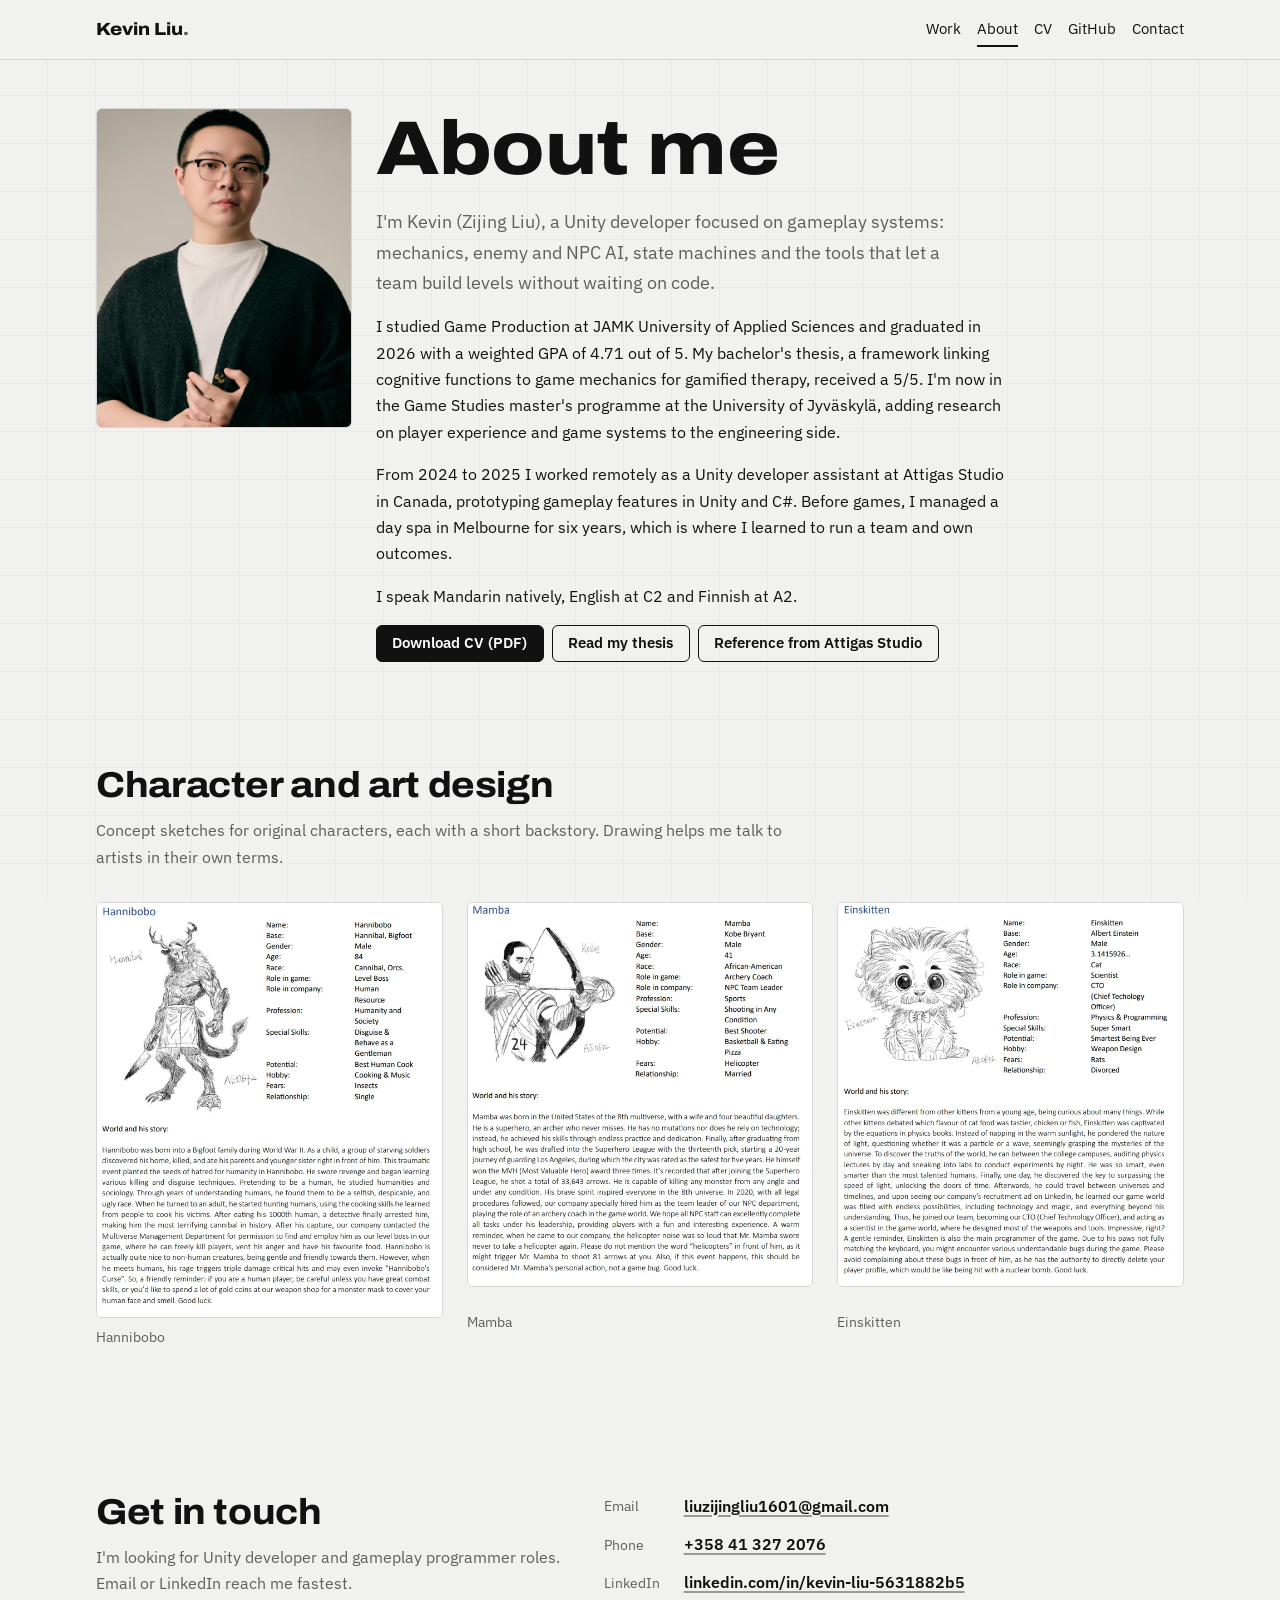
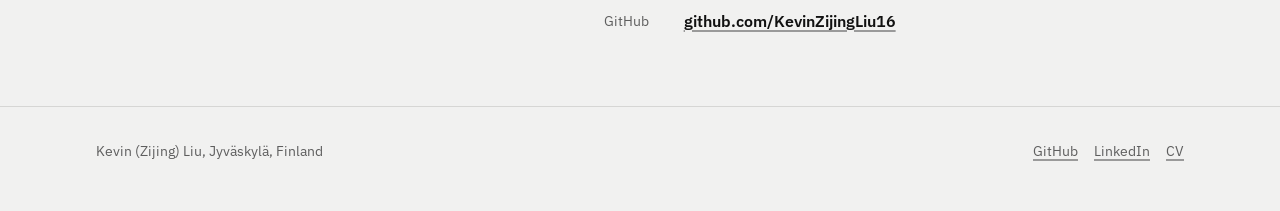
==== about.html @ c2a77e37 "Portfolio site: Unity projects, case studies, game jams and contact" ====
<!doctype html>
<html lang="en">
<head>
<meta charset="utf-8">
<meta name="viewport" content="width=device-width, initial-scale=1, viewport-fit=cover">
<title>About Kevin Liu</title>
<meta name="claude:viewport-fit-sides" content="cover">
<meta name="description" content="About Kevin (Zijing) Liu, Unity developer and Game Studies master's student in Jyväskylä, Finland.">
<link rel="preconnect" href="https://fonts.googleapis.com">
<link rel="preconnect" href="https://fonts.gstatic.com" crossorigin>
<link rel="stylesheet" href="https://fonts.googleapis.com/css2?family=Archivo:wdth,wght@100..125,400..800&family=IBM+Plex+Sans:ital,wght@0,400;0,500;0,600;0,700;1,400&family=JetBrains+Mono:wght@400;500;600&display=swap">
<link rel="stylesheet" href="assets/css/site.css">
</head>
<body>
<header class="site-header">
  <div class="wrap">
    <a class="brand" href="index.html">Kevin Liu<span>.</span></a>
    <nav class="nav" aria-label="Main">
      <a href="index.html#work">Work</a>
      <a href="about.html" aria-current="page">About</a>
      <a href="assets/docs/zijing-liu-cv.pdf" target="_blank" rel="noopener">CV</a>
      <a href="https://github.com/KevinZijingLiu16" target="_blank" rel="noopener">GitHub</a>
      <a href="index.html#contact">Contact</a>
    </nav>
  </div>
</header>

<main>
  <div class="case-hero">
    <div class="wrap about-top">
      <img src="assets/img/portrait.webp" alt="Portrait of Kevin Liu" width="600" height="900">
      <div class="prose">
        <h1>About me</h1>
        <p class="lede">I'm Kevin (Zijing Liu), a Unity developer focused on gameplay systems: mechanics, enemy and NPC AI, state machines and the tools that let a team build levels without waiting on code.</p>
        <p>I studied Game Production at JAMK University of Applied Sciences and graduated in 2026 with a weighted GPA of 4.71 out of 5. My bachelor's thesis, a framework linking cognitive functions to game mechanics for gamified therapy, received a 5/5. I'm now in the Game Studies master's programme at the University of Jyväskylä, adding research on player experience and game systems to the engineering side.</p>
        <p>From 2024 to 2025 I worked remotely as a Unity developer assistant at Attigas Studio in Canada, prototyping gameplay features in Unity and C#. Before games, I managed a day spa in Melbourne for six years, which is where I learned to run a team and own outcomes.</p>
        <p>I speak Mandarin natively, English at C2 and Finnish at A2.</p>
        <div class="btns">
          <a class="btn primary" href="assets/docs/zijing-liu-cv.pdf" target="_blank" rel="noopener">Download CV (PDF)</a>
          <a class="btn" href="https://www.theseus.fi/handle/10024/920647" target="_blank" rel="noopener">Read my thesis</a>
          <a class="btn" href="assets/img/reference-letter.webp" target="_blank" rel="noopener">Reference from Attigas Studio</a>
        </div>
      </div>
    </div>
  </div>

  <section>
    <div class="wrap">
      <div class="sec-head">
        <h2>Character and art design</h2>
        <p class="muted">Concept sketches for original characters, each with a short backstory. Drawing helps me talk to artists in their own terms.</p>
      </div>
      <div class="art">
        <figure><img src="assets/img/art-hannibobo.webp" alt="Character sheet for Hannibobo, a horned creature, with backstory" loading="lazy" width="620" height="745"><figcaption>Hannibobo</figcaption></figure>
        <figure><img src="assets/img/art-mamba.webp" alt="Character sheet for Mamba, an archer, with backstory" loading="lazy" width="618" height="687"><figcaption>Mamba</figcaption></figure>
        <figure><img src="assets/img/art-einskitten.webp" alt="Character sheet for Einskitten, a scientist cat, with backstory" loading="lazy" width="633" height="703"><figcaption>Einskitten</figcaption></figure>
      </div>
    </div>
  </section>

  <section id="contact">
    <div class="wrap contact">
      <div class="sec-head" style="margin-bottom:0">
        <h2>Get in touch</h2>
        <p class="muted">I'm looking for Unity developer and gameplay programmer roles. Email or LinkedIn reach me fastest.</p>
      </div>
      <dl>
        <dt>Email</dt><dd><a href="mailto:liuzijingliu1601@gmail.com">liuzijingliu1601@gmail.com</a></dd>
        <dt>Phone</dt><dd><a href="tel:+358413272076">+358 41 327 2076</a></dd>
        <dt>LinkedIn</dt><dd><a href="https://www.linkedin.com/in/kevin-liu-5631882b5/" target="_blank" rel="noopener">linkedin.com/in/kevin-liu-5631882b5</a></dd>
        <dt>GitHub</dt><dd><a href="https://github.com/KevinZijingLiu16" target="_blank" rel="noopener">github.com/KevinZijingLiu16</a></dd>
      </dl>
    </div>
  </section>
</main>

<footer class="site-footer">
  <div class="wrap">
    <span>Kevin (Zijing) Liu, Jyväskylä, Finland</span>
    <nav aria-label="Footer"><a href="https://github.com/KevinZijingLiu16" target="_blank" rel="noopener">GitHub</a><a href="https://www.linkedin.com/in/kevin-liu-5631882b5/" target="_blank" rel="noopener">LinkedIn</a><a href="assets/docs/zijing-liu-cv.pdf" target="_blank" rel="noopener">CV</a></nav>
  </div>
</footer>
</body>
</html>
---- assets/css/site.css ----
/* Layout concept: a left-aligned reading column (max 72rem) on a faint print-grid ground.
   One bold moment: the blastable page in the hero. Everything else stays quiet. */
:root {
  --bg: #f1f1f0;          /* paper grey ground */
  --surface: #ffffff;     /* sheets: cards, code, the hero page */
  --ink: #111111;         /* body text, buttons, badges */
  --muted: #5e5e5e;       /* secondary text */
  --rule: #d6d6d4;        /* borders and grid */
  --accent: #111111;      /* monochrome: the "accent" is ink */
  --accent-ink: #ffffff;
  --link-line: #9a9a9a;
  --code-bg: #f7f7f6;
  --tok-key: #111111; --tok-str: #5e5e5e; --tok-com: #9a9a9a; --tok-num: #333333; --tok-type: #111111;

  --f-display: "Archivo", "Arial Narrow", system-ui, sans-serif;
  --f-body: "IBM Plex Sans", "Segoe UI", system-ui, sans-serif;
  --f-code: "JetBrains Mono", ui-monospace, "Cascadia Code", Menlo, monospace;

  --s-1: .25rem; --s-2: .5rem; --s-3: .75rem; --s-4: 1rem; --s-5: 1.5rem; --s-6: 2rem; --s-7: 3rem; --s-8: 4.5rem; --s-9: 6rem;
  --radius: 6px;
  --wrap: 72rem;
  color-scheme: light;
}
@media (prefers-color-scheme: dark) {
  :root:not([data-theme="light"]) {
    --bg: #121212; --surface: #1b1b1b; --ink: #ededed; --muted: #9c9c9c; --rule: #2f2f2f;
    --accent: #ededed; --accent-ink: #121212; --link-line: #6a6a6a; --code-bg: #171717;
    --tok-key: #ffffff; --tok-str: #a8a8a8; --tok-com: #6f6f6f; --tok-num: #d0d0d0; --tok-type: #ffffff;
    color-scheme: dark;
  }
}
:root[data-theme="dark"] {
  --bg: #121212; --surface: #1b1b1b; --ink: #ededed; --muted: #9c9c9c; --rule: #2f2f2f;
  --accent: #ededed; --accent-ink: #121212; --link-line: #6a6a6a; --code-bg: #171717;
  --tok-key: #ffffff; --tok-str: #a8a8a8; --tok-com: #6f6f6f; --tok-num: #d0d0d0; --tok-type: #ffffff;
  color-scheme: dark;
}

*, *::before, *::after { box-sizing: border-box; }
html { -webkit-text-size-adjust: 100%; }
body {
  margin: 0;
  background: var(--bg);
  background-image:
    linear-gradient(var(--rule) 1px, transparent 1px),
    linear-gradient(90deg, var(--rule) 1px, transparent 1px);
  background-size: 48px 48px;
  background-attachment: fixed;
  background-position: -1px -1px;
  color: var(--ink);
  font: 400 1rem/1.65 var(--f-body);
}
/* soften the grid so it reads as paper, not a spreadsheet */
body::after {
  content: ""; position: fixed; inset: 0; z-index: -1; pointer-events: none;
  background: var(--bg); opacity: .72;
}
img { max-width: 100%; height: auto; display: block; }
a { color: inherit; text-decoration-color: var(--link-line); text-underline-offset: .2em; text-decoration-thickness: 1.5px; }
a:hover { text-decoration-color: var(--ink); }
:focus-visible { outline: 2.5px solid var(--accent); outline-offset: 3px; border-radius: 2px; }

.wrap {
  max-width: var(--wrap); margin-inline: auto;
  padding-left: max(16px, env(safe-area-inset-left, 0px));
  padding-right: max(16px, env(safe-area-inset-right, 0px));
}
@media (min-width: 720px) {
  .wrap { padding-left: max(32px, env(safe-area-inset-left, 0px)); padding-right: max(32px, env(safe-area-inset-right, 0px)); }
}

h1, h2, h3 { font-family: var(--f-display); line-height: 1.08; margin: 0; text-wrap: balance; letter-spacing: -.01em; }
h1 { font-size: clamp(2.6rem, 7vw, 4.75rem); font-weight: 800; font-stretch: 112%; }
h2 { font-size: clamp(1.6rem, 3.2vw, 2.25rem); font-weight: 750; font-stretch: 108%; }
h3 { font-size: 1.25rem; font-weight: 700; }
p { margin: 0; }
.lede { font-size: 1.15rem; color: var(--muted); max-width: 38rem; }
.prose { max-width: 40rem; display: grid; gap: var(--s-4); }
.prose ul { margin: 0; padding-left: 1.2rem; display: grid; gap: var(--s-2); }
.muted { color: var(--muted); }
.visually-hidden { position: absolute !important; width: 1px; height: 1px; overflow: hidden; clip: rect(0 0 0 0); white-space: nowrap; }

/* ---------- header ---------- */
body::before {
  content: ""; position: fixed; inset: 0 0 auto; height: env(safe-area-inset-top, 0px); z-index: 30; background: var(--bg);
}
.site-header {
  position: sticky; top: env(safe-area-inset-top, 0px); z-index: 20;
  background: color-mix(in srgb, var(--bg) 88%, transparent);
  backdrop-filter: blur(8px); -webkit-backdrop-filter: blur(8px);
  border-bottom: 1px solid var(--rule);
}
.site-header .wrap { display: flex; align-items: center; justify-content: space-between; gap: var(--s-4); padding-block: var(--s-3); flex-wrap: wrap; }
.brand { font-family: var(--f-display); font-weight: 800; font-stretch: 112%; font-size: 1.1rem; text-decoration: none; }
.brand span { color: var(--muted); }
.nav { display: flex; gap: var(--s-1) var(--s-4); flex-wrap: wrap; font-size: .95rem; }
.nav a { text-decoration: none; padding: var(--s-1) 0; border-bottom: 2px solid transparent; }
.nav a[aria-current="page"] { border-bottom-color: var(--accent); }

/* ---------- buttons ---------- */
.btns { display: flex; flex-wrap: wrap; gap: var(--s-2); }
.btn {
  display: inline-flex; align-items: center; gap: .45em;
  font: 600 .92rem/1 var(--f-body); text-decoration: none;
  padding: .7em 1.05em; border-radius: var(--radius);
  border: 1.5px solid var(--ink); background: transparent; color: var(--ink);
}
.btn:hover { background: var(--ink); color: var(--bg); }
.btn.primary { background: var(--accent); border-color: var(--accent); color: var(--accent-ink); }
.btn.primary:hover { background: transparent; color: var(--ink); }
.btn svg { width: 1.05em; height: 1.05em; flex: none; }
.btn.small { font-size: .85rem; padding: .55em .85em; }

/* ---------- hero ---------- */
.hero { padding-block: var(--s-8) var(--s-7); }
.hero .wrap { display: grid; gap: var(--s-7); align-items: center; }
@media (min-width: 900px) { .hero .wrap { grid-template-columns: 1fr 1.05fr; } }
.hero-text { display: grid; gap: var(--s-5); min-width: 0; }
.role { font-family: var(--f-display); font-weight: 600; font-stretch: 100%; font-size: clamp(1.15rem, 2.4vw, 1.5rem); color: var(--muted); }
.role strong { color: var(--ink); font-weight: 700; }

.blast {
  position: relative; min-width: 0;
  background: var(--surface); border: 1px solid var(--rule);
  border-radius: 2px; box-shadow: 0 1px 0 var(--rule), 8px 8px 0 color-mix(in srgb, var(--ink) 8%, transparent);
  transform: rotate(-1.2deg);
}
.blast canvas { display: block; width: 100%; height: auto; image-rendering: pixelated; cursor: crosshair; touch-action: manipulation; }
.blast figcaption { display: flex; justify-content: space-between; gap: var(--s-3); flex-wrap: wrap; font-size: .8rem; color: var(--muted); padding: var(--s-2) var(--s-3); border-top: 1px dashed var(--rule); }
.blast button { font: inherit; color: var(--accent); background: none; border: 0; padding: 0; cursor: pointer; text-decoration: underline; text-underline-offset: .2em; }

/* ---------- sections ---------- */
section { padding-block: var(--s-8); }
.sec-head { display: grid; gap: var(--s-3); margin-bottom: var(--s-6); max-width: 44rem; }
ul.chips, .feature ul.chips, .prose ul.chips { display: flex; flex-wrap: wrap; gap: var(--s-1) var(--s-2); list-style: none; padding: 0; margin: 0; }
.chips li::marker { content: none; }
.chips li { font: 500 .78rem/1 var(--f-code); padding: .42em .6em; border: 1px solid var(--rule); border-radius: 3px; color: var(--muted); background: var(--surface); }
.badge { display: inline-block; font: 700 .72rem/1 var(--f-body); letter-spacing: .02em; padding: .4em .6em; border-radius: 3px; background: var(--accent); color: var(--accent-ink); }
.badge.quiet { background: transparent; color: var(--muted); border: 1px solid var(--rule); font-weight: 600; }

/* featured project rows */
.featured { display: grid; gap: var(--s-8); }
.feature { display: grid; gap: var(--s-5); align-items: start; }
@media (min-width: 860px) {
  .feature { grid-template-columns: 1.15fr 1fr; gap: var(--s-7); }
  .feature:nth-child(even) .feature-media { order: 2; }
}
.feature-media { display: block; border: 1px solid var(--rule); background: var(--surface); padding: 6px; border-radius: var(--radius); }
.feature-media img { width: 100%; aspect-ratio: 16 / 9; object-fit: cover; border-radius: 3px; background: var(--code-bg); }
.feature-body { display: grid; gap: var(--s-4); min-width: 0; }
.feature-meta { display: flex; flex-wrap: wrap; gap: var(--s-2); align-items: center; font-size: .88rem; color: var(--muted); }
.feature h3 { font-size: clamp(1.6rem, 3vw, 2.1rem); font-stretch: 110%; font-weight: 800; }
.feature h3 a { text-decoration: none; }
.feature ul { margin: 0; padding-left: 1.1rem; display: grid; gap: var(--s-2); }
.feature li::marker { color: var(--muted); }

/* smaller project grid */
.grid { display: grid; gap: var(--s-5); grid-template-columns: repeat(auto-fill, minmax(min(100%, 19rem), 1fr)); }
.card { display: grid; grid-template-rows: auto 1fr; background: var(--surface); border: 1px solid var(--rule); border-radius: var(--radius); overflow: hidden; }
.card img { width: 100%; aspect-ratio: 16 / 9; object-fit: cover; background: var(--code-bg); border-bottom: 1px solid var(--rule); }
.card-body { display: grid; gap: var(--s-3); padding: var(--s-4) var(--s-4) var(--s-5); align-content: start; }
.card-body .links { display: flex; flex-wrap: wrap; gap: var(--s-1) var(--s-4); font-size: .9rem; font-weight: 600; margin-top: var(--s-1); }
.card-body p { font-size: .95rem; color: var(--muted); }
.card .title-row { display: flex; justify-content: space-between; align-items: baseline; gap: var(--s-3); }
.card .year { font: 500 .8rem var(--f-code); color: var(--muted); white-space: nowrap; }

/* compact list for older demos */
.list { display: grid; border-top: 1px solid var(--rule); }
.row { display: grid; gap: var(--s-1) var(--s-5); padding-block: var(--s-4); border-bottom: 1px solid var(--rule); align-items: center; }
@media (min-width: 760px) { .row { grid-template-columns: 5.5rem 1.2fr 1.4fr auto; } }
.row img { width: 5.5rem; aspect-ratio: 16/10; object-fit: cover; border-radius: 3px; border: 1px solid var(--rule); }
.row h3 { font-size: 1.05rem; }
.row .links { display: flex; gap: var(--s-4); font-size: .9rem; font-weight: 600; }
.row p { font-size: .92rem; color: var(--muted); }

/* skills */
.skills { display: grid; gap: var(--s-5); grid-template-columns: repeat(auto-fit, minmax(min(100%, 15rem), 1fr)); }
.skills h3 { font-size: 1rem; margin-bottom: var(--s-2); }
.skills ul { list-style: none; padding: 0; margin: 0; display: grid; gap: var(--s-1); color: var(--muted); }

/* github live list */
.repos { display: grid; gap: 0; border-top: 1px solid var(--rule); }
.repo { display: grid; grid-template-columns: 1fr auto; gap: var(--s-1) var(--s-4); padding-block: var(--s-3); border-bottom: 1px solid var(--rule); text-decoration: none; }
.repo strong { font-family: var(--f-code); font-weight: 600; font-size: .92rem; overflow-wrap: anywhere; }
.repo span { font-size: .85rem; color: var(--muted); }
.repo .desc { grid-column: 1 / -1; }
.repo:hover strong { text-decoration: underline; }

/* contact */
.contact { display: grid; gap: var(--s-5); }
@media (min-width: 820px) { .contact { grid-template-columns: 1fr 1.2fr; align-items: start; } }
.contact dl { margin: 0; display: grid; grid-template-columns: max-content 1fr; gap: var(--s-3) var(--s-5); }
.contact dt { color: var(--muted); font-size: .9rem; padding-top: .1em; }
.contact dd { margin: 0; font-weight: 600; overflow-wrap: anywhere; }

.site-footer { border-top: 1px solid var(--rule); padding-block: var(--s-6) var(--s-7); font-size: .9rem; color: var(--muted); }
.site-footer .wrap { display: flex; justify-content: space-between; gap: var(--s-4); flex-wrap: wrap; }
.site-footer nav { display: flex; gap: var(--s-4); flex-wrap: wrap; }

/* ---------- case study pages ---------- */
.case-hero { padding-block: var(--s-7) var(--s-6); }
.case-hero .wrap { display: grid; gap: var(--s-5); }
.crumb { font-size: .9rem; color: var(--muted); }
.facts { display: grid; grid-template-columns: repeat(auto-fit, minmax(min(100%, 11rem), 1fr)); gap: var(--s-4); padding: var(--s-4) 0; border-block: 1px solid var(--rule); }
.facts div { display: grid; gap: 2px; }
.facts dt { font-size: .82rem; color: var(--muted); }
.facts dd { margin: 0; font-weight: 600; }
.case-body .wrap { display: grid; gap: var(--s-8); }
.block { display: grid; gap: var(--s-5); }
.block > h2 { padding-top: var(--s-2); }
.two { display: grid; gap: var(--s-6); }
@media (min-width: 900px) { .two { grid-template-columns: 1fr 1fr; align-items: start; } }
.two > * { min-width: 0; }
figure { margin: 0; display: grid; gap: var(--s-2); }
figure img { border: 1px solid var(--rule); border-radius: var(--radius); background: var(--surface); }
figcaption { font-size: .85rem; color: var(--muted); }

.challenge { display: grid; gap: var(--s-4); padding-top: var(--s-5); border-top: 1px solid var(--rule); }
.challenge h3 { font-size: 1.3rem; }

/* video facade */
.video { position: relative; display: block; width: 100%; aspect-ratio: 16 / 9; border-radius: var(--radius); overflow: hidden; border: 1px solid var(--rule); background: #000; }
.video img { width: 100%; height: 100%; object-fit: cover; opacity: .9; }
.video button { all: unset; position: absolute; inset: 0; cursor: pointer; display: grid; place-items: center; }
.video button span { display: grid; place-items: center; width: 4.2rem; height: 4.2rem; border-radius: 50%; background: rgba(255,255,255,.94); color: #111111; box-shadow: 0 4px 18px rgba(0,0,0,.35); transition: transform .15s; }
.video button:hover span { transform: scale(1.06); }
.video .vlabel { position: absolute; left: 10px; bottom: 10px; font: 600 .75rem/1 var(--f-body); color: #ffffff; background: rgba(0,0,0,.7); padding: .4em .55em; border-radius: 3px; }
.card .video, .feature .video { border-radius: 3px; border: 0; }
.card .video { border-radius: 0; border-bottom: 1px solid var(--rule); }
.card > .video img { aspect-ratio: auto; border-bottom: 0; }
.feature-media.has-video { padding: 6px; }
.video button:focus-visible span { outline: 3px solid #fff; outline-offset: 3px; }
.video iframe { position: absolute; inset: 0; width: 100%; height: 100%; border: 0; }
.video-note { font-size: .85rem; color: var(--muted); }

/* code */
.code { border: 1px solid var(--rule); border-radius: var(--radius); background: var(--code-bg); overflow: hidden; min-width: 0; }
.code-head { display: flex; justify-content: space-between; gap: var(--s-3); flex-wrap: wrap; padding: var(--s-2) var(--s-4); border-bottom: 1px solid var(--rule); font: 500 .8rem var(--f-code); color: var(--muted); }
.code-head a { color: var(--muted); }
.code pre { margin: 0; padding: var(--s-4); overflow-x: auto; font: 400 .82rem/1.6 var(--f-code); tab-size: 4; }
.code code { font-family: inherit; }
.hljs-keyword, .hljs-built_in, .hljs-literal { color: var(--tok-key); font-weight: 600; }
.hljs-string { color: var(--tok-str); }
.hljs-comment, .hljs-doctag, .hljs-meta { color: var(--tok-com); font-style: italic; }
.hljs-number { color: var(--tok-num); }
.hljs-title, .hljs-type, .hljs-title.class_, .hljs-title.function_ { color: var(--tok-type); }

.patterns { display: grid; gap: 0; border-top: 1px solid var(--rule); }
.patterns div { display: grid; gap: var(--s-1) var(--s-5); padding-block: var(--s-3); border-bottom: 1px solid var(--rule); }
@media (min-width: 640px) { .patterns div { grid-template-columns: 13rem 1fr; } }
.patterns dt { font-weight: 600; }
.patterns dd { margin: 0; color: var(--muted); }

.next { display: flex; justify-content: space-between; gap: var(--s-4); flex-wrap: wrap; padding-top: var(--s-6); border-top: 1px solid var(--rule); }

/* about */
.about-top { display: grid; gap: var(--s-6); align-items: start; }
@media (min-width: 820px) { .about-top { grid-template-columns: 16rem 1fr; } }
.about-top img { border-radius: var(--radius); border: 1px solid var(--rule); width: 100%; max-width: 16rem; aspect-ratio: 4/5; object-fit: cover; object-position: center 25%; }
.art { display: grid; gap: var(--s-5); grid-template-columns: repeat(auto-fill, minmax(min(100%, 16rem), 1fr)); }

@media (prefers-reduced-motion: reduce) {
  *, *::before, *::after { transition: none !important; animation: none !important; }
  .blast { transform: none; }
}
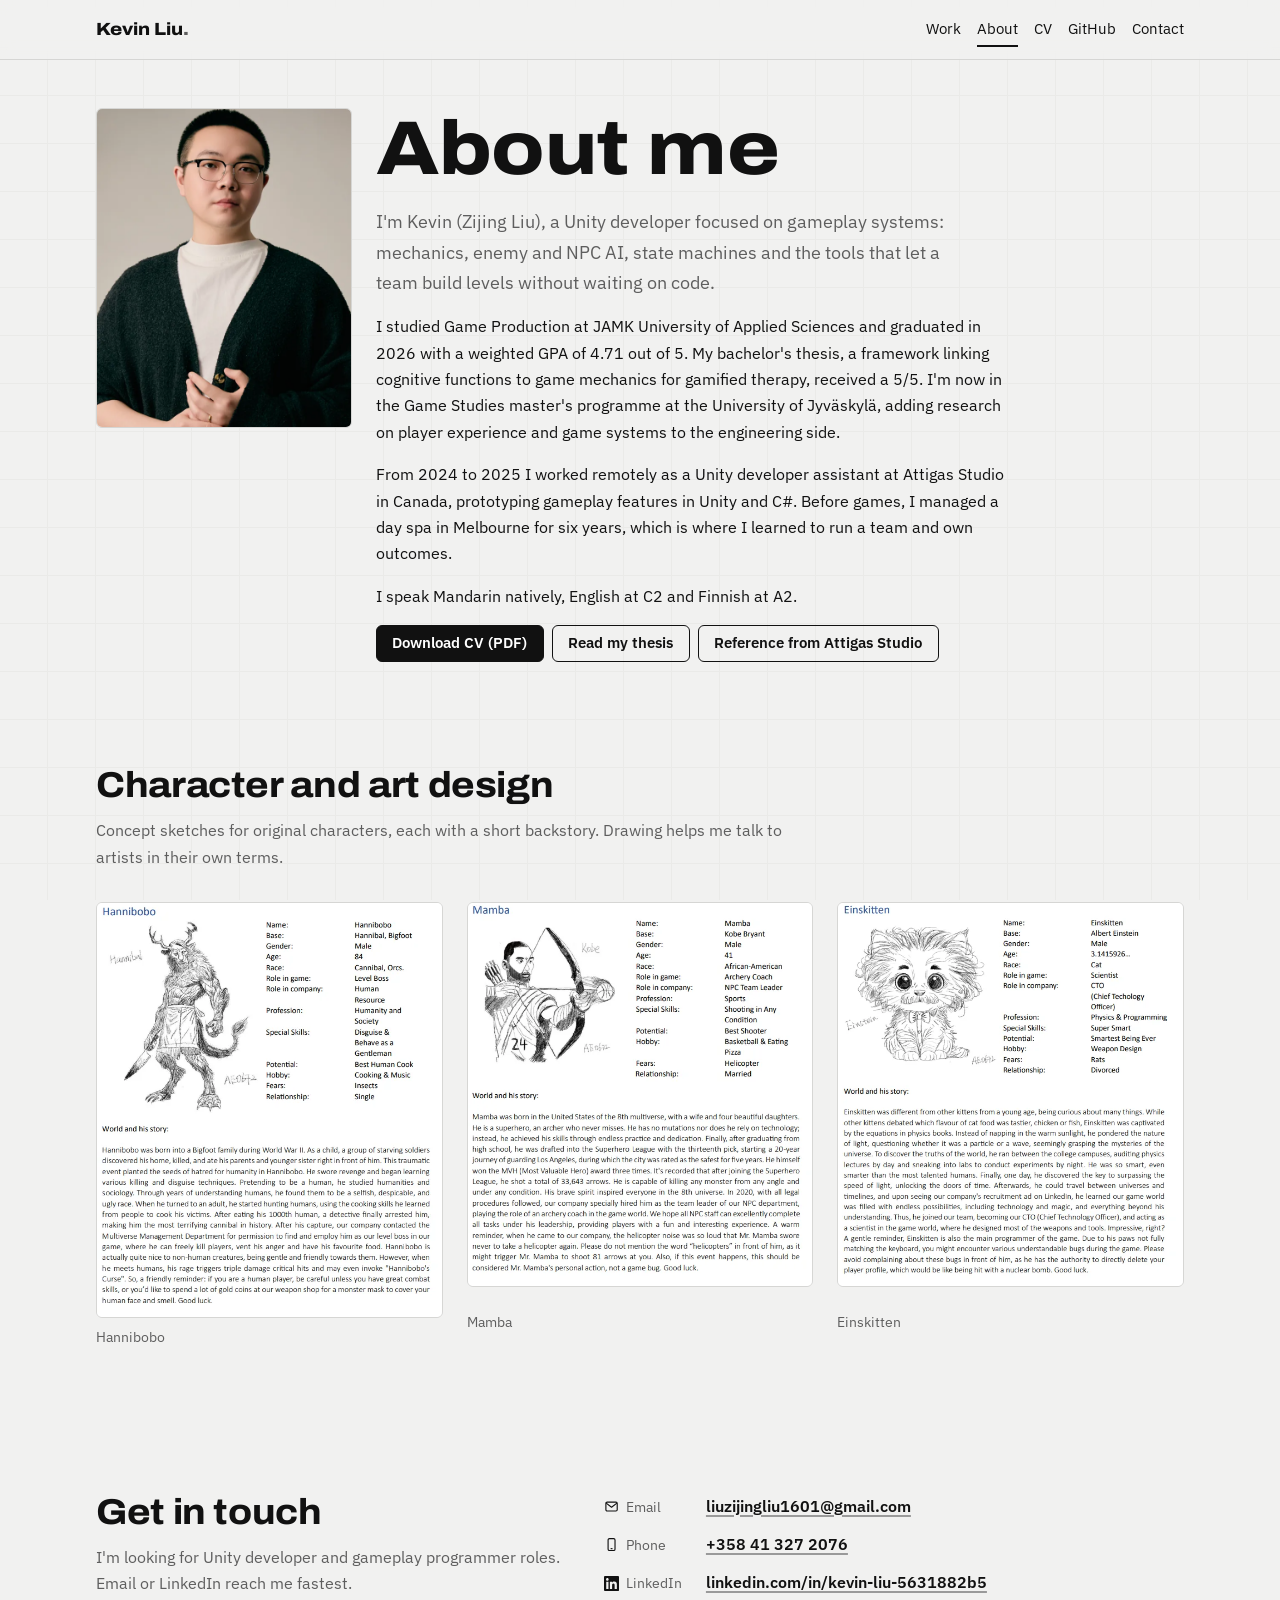
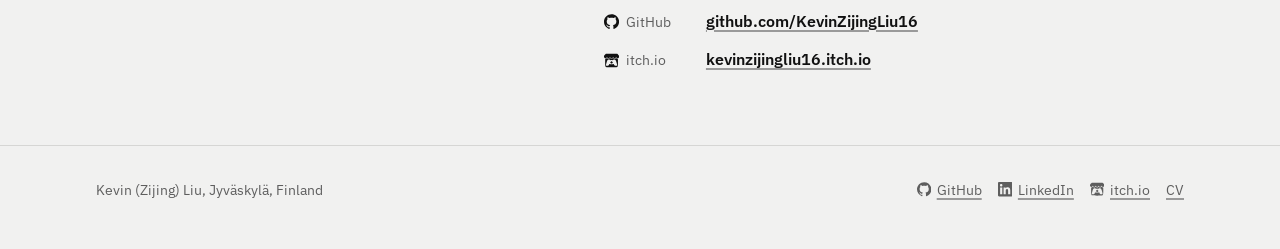
==== commit 5953abe3: "Add profile photo and GitHub, LinkedIn, itch.io icons" ====
--- a/about.html
+++ b/about.html
@@ -65,10 +65,11 @@
         <p class="muted">I'm looking for Unity developer and gameplay programmer roles. Email or LinkedIn reach me fastest.</p>
       </div>
       <dl>
-        <dt>Email</dt><dd><a href="mailto:liuzijingliu1601@gmail.com">liuzijingliu1601@gmail.com</a></dd>
-        <dt>Phone</dt><dd><a href="tel:+358413272076">+358 41 327 2076</a></dd>
-        <dt>LinkedIn</dt><dd><a href="https://www.linkedin.com/in/kevin-liu-5631882b5/" target="_blank" rel="noopener">linkedin.com/in/kevin-liu-5631882b5</a></dd>
-        <dt>GitHub</dt><dd><a href="https://github.com/KevinZijingLiu16" target="_blank" rel="noopener">github.com/KevinZijingLiu16</a></dd>
+        <dt><svg viewBox="0 0 24 24" aria-hidden="true" fill="none" stroke="currentColor" stroke-width="1.8" stroke-linejoin="round"><rect x="3" y="5" width="18" height="14" rx="2"/><path d="M3.5 6.5 12 13l8.5-6.5"/></svg>Email</dt><dd><a href="mailto:liuzijingliu1601@gmail.com">liuzijingliu1601@gmail.com</a></dd>
+        <dt><svg viewBox="0 0 24 24" aria-hidden="true" fill="none" stroke="currentColor" stroke-width="1.8" stroke-linejoin="round"><rect x="6.5" y="2.5" width="11" height="19" rx="2.2"/><path d="M10.5 18.5h3"/></svg>Phone</dt><dd><a href="tel:+358413272076">+358 41 327 2076</a></dd>
+        <dt><svg viewBox="0 0 24 24" aria-hidden="true" fill="currentColor"><path d="M20.447 20.452h-3.554v-5.569c0-1.328-.027-3.037-1.852-3.037-1.853 0-2.136 1.445-2.136 2.939v5.667H9.351V9h3.414v1.561h.046c.477-.9 1.637-1.85 3.37-1.85 3.601 0 4.267 2.37 4.267 5.455v6.286zM5.337 7.433c-1.144 0-2.063-.926-2.063-2.065 0-1.138.92-2.063 2.063-2.063 1.14 0 2.064.925 2.064 2.063 0 1.139-.925 2.065-2.064 2.065zm1.782 13.019H3.555V9h3.564v11.452zM22.225 0H1.771C.792 0 0 .774 0 1.729v20.542C0 23.227.792 24 1.771 24h20.451C23.2 24 24 23.227 24 22.271V1.729C24 .774 23.2 0 22.222 0h.003z"/></svg>LinkedIn</dt><dd><a href="https://www.linkedin.com/in/kevin-liu-5631882b5/" target="_blank" rel="noopener">linkedin.com/in/kevin-liu-5631882b5</a></dd>
+        <dt><svg viewBox="0 0 24 24" aria-hidden="true" fill="currentColor"><path d="M12 .297c-6.63 0-12 5.373-12 12 0 5.303 3.438 9.8 8.205 11.385.6.113.82-.258.82-.577 0-.285-.01-1.04-.015-2.04-3.338.724-4.042-1.61-4.042-1.61C4.422 18.07 3.633 17.7 3.633 17.7c-1.087-.744.084-.729.084-.729 1.205.084 1.838 1.236 1.838 1.236 1.07 1.835 2.809 1.305 3.495.998.108-.776.417-1.305.76-1.605-2.665-.3-5.466-1.332-5.466-5.93 0-1.31.465-2.38 1.235-3.22-.135-.303-.54-1.523.105-3.176 0 0 1.005-.322 3.3 1.23.96-.267 1.98-.399 3-.405 1.02.006 2.04.138 3 .405 2.28-1.552 3.285-1.23 3.285-1.23.645 1.653.24 2.873.12 3.176.765.84 1.23 1.91 1.23 3.22 0 4.61-2.805 5.625-5.475 5.92.42.36.81 1.096.81 2.22 0 1.606-.015 2.896-.015 3.286 0 .315.21.69.825.57C20.565 22.092 24 17.592 24 12.297c0-6.627-5.373-12-12-12"/></svg>GitHub</dt><dd><a href="https://github.com/KevinZijingLiu16" target="_blank" rel="noopener">github.com/KevinZijingLiu16</a></dd>
+        <dt><svg viewBox="0 0 24 24" aria-hidden="true" fill="currentColor"><path d="M3.13 1.338C2.08 1.96.02 4.328 0 4.95v1.03c0 1.303 1.22 2.45 2.325 2.45 1.33 0 2.436-1.102 2.436-2.41 0 1.308 1.07 2.41 2.4 2.41 1.328 0 2.362-1.102 2.362-2.41 0 1.308 1.137 2.41 2.466 2.41h.024c1.33 0 2.466-1.102 2.466-2.41 0 1.308 1.034 2.41 2.363 2.41 1.33 0 2.4-1.102 2.4-2.41 0 1.308 1.106 2.41 2.435 2.41C22.78 8.43 24 7.282 24 5.98V4.95c-.02-.62-2.082-2.99-3.13-3.612-3.253-.114-5.508-.134-8.87-.133-3.362 0-7.945.053-8.87.133zm6.376 6.477a2.74 2.74 0 0 1-.468.602c-.5.49-1.19.795-1.947.795a2.786 2.786 0 0 1-1.95-.795c-.182-.178-.32-.37-.446-.59-.127.222-.303.412-.486.59a2.788 2.788 0 0 1-1.95.795c-.092 0-.187-.025-.264-.052-.107 1.113-.152 2.176-.168 2.95v.005l-.006 1.167c.02 2.334-.23 7.564 1.03 8.85 1.952.454 5.545.662 9.15.663 3.605 0 7.198-.21 9.15-.664 1.26-1.284 1.01-6.514 1.03-8.848l-.006-1.167v-.004c-.016-.775-.06-1.838-.168-2.95-.077.026-.172.052-.263.052a2.788 2.788 0 0 1-1.95-.795c-.184-.178-.36-.368-.486-.59-.127.22-.265.412-.447.59a2.786 2.786 0 0 1-1.95.794c-.76 0-1.446-.303-1.948-.793a2.74 2.74 0 0 1-.468-.602 2.738 2.738 0 0 1-.463.602 2.787 2.787 0 0 1-1.95.794h-.16a2.787 2.787 0 0 1-1.95-.793 2.738 2.738 0 0 1-.464-.602zm-2.004 2.59v.002c.795.002 1.5 0 2.373.953.687-.072 1.406-.108 2.125-.107.72 0 1.438.035 2.125.107.873-.953 1.578-.95 2.372-.953.376 0 1.876 0 2.92 2.934l1.123 4.028c.832 2.995-.266 3.068-1.636 3.07-2.03-.075-3.156-1.55-3.156-3.025-1.124.184-2.436.276-3.748.277-1.312 0-2.624-.093-3.748-.277 0 1.475-1.125 2.95-3.156 3.026-1.37-.004-2.468-.077-1.636-3.072l1.122-4.027c1.045-2.934 2.545-2.934 2.92-2.934zM12 12.714c-.002.002-2.14 1.964-2.523 2.662l1.4-.056v1.22c0 .056.56.033 1.123.007.562.026 1.124.05 1.124-.008v-1.22l1.4.055C14.138 14.677 12 12.713 12 12.713z"/></svg>itch.io</dt><dd><a href="https://kevinzijingliu16.itch.io/" target="_blank" rel="noopener">kevinzijingliu16.itch.io</a></dd>
       </dl>
     </div>
   </section>
@@ -77,7 +78,7 @@
 <footer class="site-footer">
   <div class="wrap">
     <span>Kevin (Zijing) Liu, Jyväskylä, Finland</span>
-    <nav aria-label="Footer"><a href="https://github.com/KevinZijingLiu16" target="_blank" rel="noopener">GitHub</a><a href="https://www.linkedin.com/in/kevin-liu-5631882b5/" target="_blank" rel="noopener">LinkedIn</a><a href="assets/docs/zijing-liu-cv.pdf" target="_blank" rel="noopener">CV</a></nav>
+    <nav aria-label="Footer"><a href="https://github.com/KevinZijingLiu16" target="_blank" rel="noopener"><svg viewBox="0 0 24 24" aria-hidden="true" fill="currentColor"><path d="M12 .297c-6.63 0-12 5.373-12 12 0 5.303 3.438 9.8 8.205 11.385.6.113.82-.258.82-.577 0-.285-.01-1.04-.015-2.04-3.338.724-4.042-1.61-4.042-1.61C4.422 18.07 3.633 17.7 3.633 17.7c-1.087-.744.084-.729.084-.729 1.205.084 1.838 1.236 1.838 1.236 1.07 1.835 2.809 1.305 3.495.998.108-.776.417-1.305.76-1.605-2.665-.3-5.466-1.332-5.466-5.93 0-1.31.465-2.38 1.235-3.22-.135-.303-.54-1.523.105-3.176 0 0 1.005-.322 3.3 1.23.96-.267 1.98-.399 3-.405 1.02.006 2.04.138 3 .405 2.28-1.552 3.285-1.23 3.285-1.23.645 1.653.24 2.873.12 3.176.765.84 1.23 1.91 1.23 3.22 0 4.61-2.805 5.625-5.475 5.92.42.36.81 1.096.81 2.22 0 1.606-.015 2.896-.015 3.286 0 .315.21.69.825.57C20.565 22.092 24 17.592 24 12.297c0-6.627-5.373-12-12-12"/></svg>GitHub</a><a href="https://www.linkedin.com/in/kevin-liu-5631882b5/" target="_blank" rel="noopener"><svg viewBox="0 0 24 24" aria-hidden="true" fill="currentColor"><path d="M20.447 20.452h-3.554v-5.569c0-1.328-.027-3.037-1.852-3.037-1.853 0-2.136 1.445-2.136 2.939v5.667H9.351V9h3.414v1.561h.046c.477-.9 1.637-1.85 3.37-1.85 3.601 0 4.267 2.37 4.267 5.455v6.286zM5.337 7.433c-1.144 0-2.063-.926-2.063-2.065 0-1.138.92-2.063 2.063-2.063 1.14 0 2.064.925 2.064 2.063 0 1.139-.925 2.065-2.064 2.065zm1.782 13.019H3.555V9h3.564v11.452zM22.225 0H1.771C.792 0 0 .774 0 1.729v20.542C0 23.227.792 24 1.771 24h20.451C23.2 24 24 23.227 24 22.271V1.729C24 .774 23.2 0 22.222 0h.003z"/></svg>LinkedIn</a><a href="https://kevinzijingliu16.itch.io/" target="_blank" rel="noopener"><svg viewBox="0 0 24 24" aria-hidden="true" fill="currentColor"><path d="M3.13 1.338C2.08 1.96.02 4.328 0 4.95v1.03c0 1.303 1.22 2.45 2.325 2.45 1.33 0 2.436-1.102 2.436-2.41 0 1.308 1.07 2.41 2.4 2.41 1.328 0 2.362-1.102 2.362-2.41 0 1.308 1.137 2.41 2.466 2.41h.024c1.33 0 2.466-1.102 2.466-2.41 0 1.308 1.034 2.41 2.363 2.41 1.33 0 2.4-1.102 2.4-2.41 0 1.308 1.106 2.41 2.435 2.41C22.78 8.43 24 7.282 24 5.98V4.95c-.02-.62-2.082-2.99-3.13-3.612-3.253-.114-5.508-.134-8.87-.133-3.362 0-7.945.053-8.87.133zm6.376 6.477a2.74 2.74 0 0 1-.468.602c-.5.49-1.19.795-1.947.795a2.786 2.786 0 0 1-1.95-.795c-.182-.178-.32-.37-.446-.59-.127.222-.303.412-.486.59a2.788 2.788 0 0 1-1.95.795c-.092 0-.187-.025-.264-.052-.107 1.113-.152 2.176-.168 2.95v.005l-.006 1.167c.02 2.334-.23 7.564 1.03 8.85 1.952.454 5.545.662 9.15.663 3.605 0 7.198-.21 9.15-.664 1.26-1.284 1.01-6.514 1.03-8.848l-.006-1.167v-.004c-.016-.775-.06-1.838-.168-2.95-.077.026-.172.052-.263.052a2.788 2.788 0 0 1-1.95-.795c-.184-.178-.36-.368-.486-.59-.127.22-.265.412-.447.59a2.786 2.786 0 0 1-1.95.794c-.76 0-1.446-.303-1.948-.793a2.74 2.74 0 0 1-.468-.602 2.738 2.738 0 0 1-.463.602 2.787 2.787 0 0 1-1.95.794h-.16a2.787 2.787 0 0 1-1.95-.793 2.738 2.738 0 0 1-.464-.602zm-2.004 2.59v.002c.795.002 1.5 0 2.373.953.687-.072 1.406-.108 2.125-.107.72 0 1.438.035 2.125.107.873-.953 1.578-.95 2.372-.953.376 0 1.876 0 2.92 2.934l1.123 4.028c.832 2.995-.266 3.068-1.636 3.07-2.03-.075-3.156-1.55-3.156-3.025-1.124.184-2.436.276-3.748.277-1.312 0-2.624-.093-3.748-.277 0 1.475-1.125 2.95-3.156 3.026-1.37-.004-2.468-.077-1.636-3.072l1.122-4.027c1.045-2.934 2.545-2.934 2.92-2.934zM12 12.714c-.002.002-2.14 1.964-2.523 2.662l1.4-.056v1.22c0 .056.56.033 1.123.007.562.026 1.124.05 1.124-.008v-1.22l1.4.055C14.138 14.677 12 12.713 12 12.713z"/></svg>itch.io</a><a href="assets/docs/zijing-liu-cv.pdf" target="_blank" rel="noopener">CV</a></nav>
   </div>
 </footer>
 </body>
--- a/assets/css/site.css
+++ b/assets/css/site.css
@@ -263,3 +263,15 @@
   *, *::before, *::after { transition: none !important; animation: none !important; }
   .blast { transform: none; }
 }
+
+/* identity row, profile icons */
+.id-row { display: flex; align-items: center; gap: var(--s-4) var(--s-5); flex-wrap: wrap; }
+.avatar { width: clamp(72px, 9vw, 104px); height: auto; aspect-ratio: 1; border-radius: 50%; object-fit: cover; border: 1px solid var(--rule); background: var(--surface); }
+.social { display: flex; gap: var(--s-2); align-items: center; }
+.icon-btn { width: 2.6rem; height: 2.6rem; display: grid; place-items: center; border: 1.5px solid var(--ink); border-radius: 50%; color: var(--ink); text-decoration: none; }
+.icon-btn:hover { background: var(--ink); color: var(--bg); }
+.icon-btn svg { width: 1.15rem; height: 1.15rem; }
+.contact dt { display: flex; align-items: center; gap: .5em; }
+.contact dt svg { width: 1.05em; height: 1.05em; flex: none; color: var(--ink); }
+.site-footer nav a { display: inline-flex; align-items: center; gap: .4em; }
+.site-footer nav a svg { width: 1em; height: 1em; }
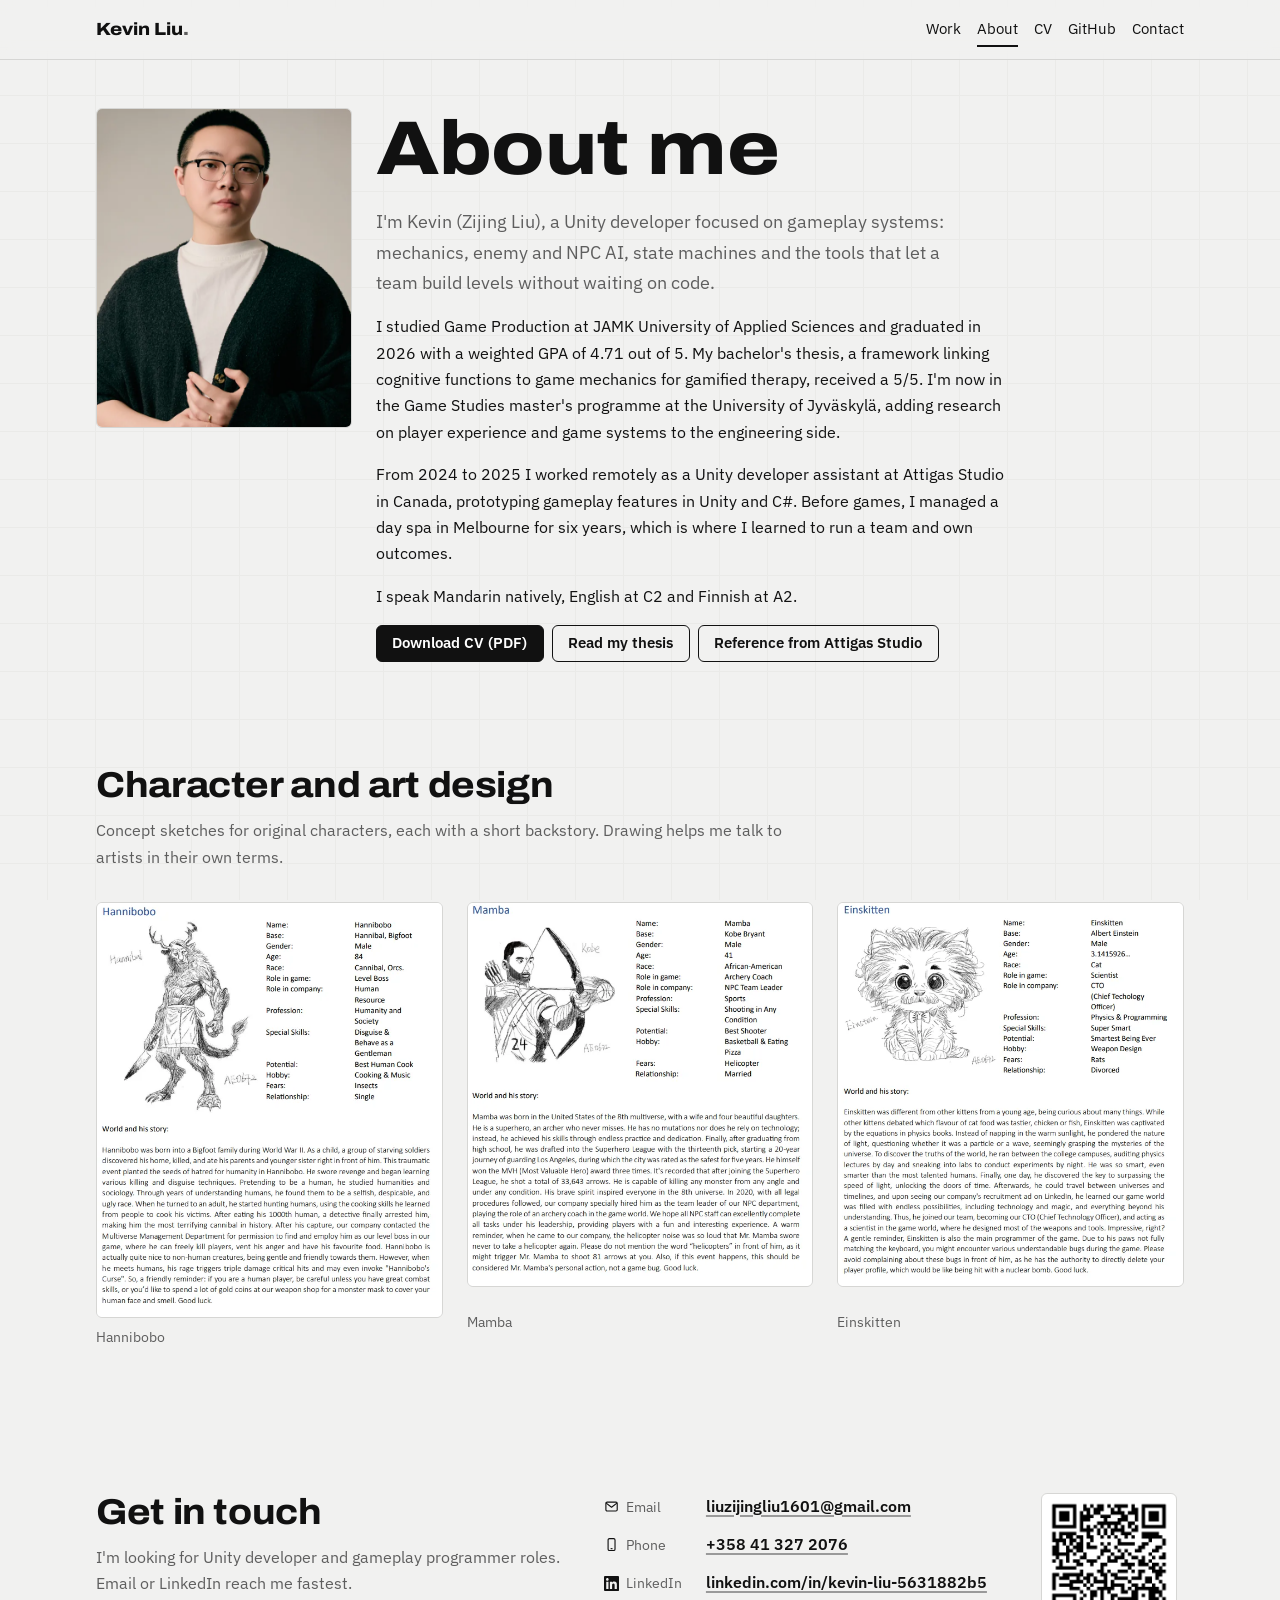
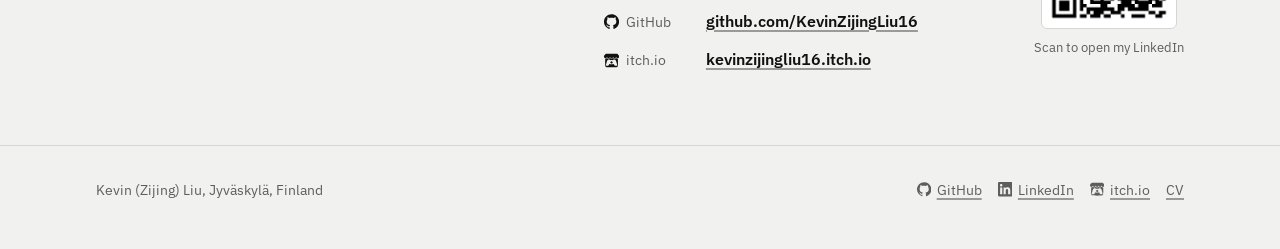
==== commit b7e4c46b: "Add LinkedIn QR code to contact" ====
--- a/about.html
+++ b/about.html
@@ -9,7 +9,7 @@
 <link rel="preconnect" href="https://fonts.googleapis.com">
 <link rel="preconnect" href="https://fonts.gstatic.com" crossorigin>
 <link rel="stylesheet" href="https://fonts.googleapis.com/css2?family=Archivo:wdth,wght@100..125,400..800&family=IBM+Plex+Sans:ital,wght@0,400;0,500;0,600;0,700;1,400&family=JetBrains+Mono:wght@400;500;600&display=swap">
-<link rel="stylesheet" href="assets/css/site.css">
+<link rel="stylesheet" href="assets/css/site.css?v=4">
 </head>
 <body>
 <header class="site-header">
@@ -64,13 +64,19 @@
         <h2>Get in touch</h2>
         <p class="muted">I'm looking for Unity developer and gameplay programmer roles. Email or LinkedIn reach me fastest.</p>
       </div>
-      <dl>
-        <dt><svg viewBox="0 0 24 24" aria-hidden="true" fill="none" stroke="currentColor" stroke-width="1.8" stroke-linejoin="round"><rect x="3" y="5" width="18" height="14" rx="2"/><path d="M3.5 6.5 12 13l8.5-6.5"/></svg>Email</dt><dd><a href="mailto:liuzijingliu1601@gmail.com">liuzijingliu1601@gmail.com</a></dd>
-        <dt><svg viewBox="0 0 24 24" aria-hidden="true" fill="none" stroke="currentColor" stroke-width="1.8" stroke-linejoin="round"><rect x="6.5" y="2.5" width="11" height="19" rx="2.2"/><path d="M10.5 18.5h3"/></svg>Phone</dt><dd><a href="tel:+358413272076">+358 41 327 2076</a></dd>
-        <dt><svg viewBox="0 0 24 24" aria-hidden="true" fill="currentColor"><path d="M20.447 20.452h-3.554v-5.569c0-1.328-.027-3.037-1.852-3.037-1.853 0-2.136 1.445-2.136 2.939v5.667H9.351V9h3.414v1.561h.046c.477-.9 1.637-1.85 3.37-1.85 3.601 0 4.267 2.37 4.267 5.455v6.286zM5.337 7.433c-1.144 0-2.063-.926-2.063-2.065 0-1.138.92-2.063 2.063-2.063 1.14 0 2.064.925 2.064 2.063 0 1.139-.925 2.065-2.064 2.065zm1.782 13.019H3.555V9h3.564v11.452zM22.225 0H1.771C.792 0 0 .774 0 1.729v20.542C0 23.227.792 24 1.771 24h20.451C23.2 24 24 23.227 24 22.271V1.729C24 .774 23.2 0 22.222 0h.003z"/></svg>LinkedIn</dt><dd><a href="https://www.linkedin.com/in/kevin-liu-5631882b5/" target="_blank" rel="noopener">linkedin.com/in/kevin-liu-5631882b5</a></dd>
-        <dt><svg viewBox="0 0 24 24" aria-hidden="true" fill="currentColor"><path d="M12 .297c-6.63 0-12 5.373-12 12 0 5.303 3.438 9.8 8.205 11.385.6.113.82-.258.82-.577 0-.285-.01-1.04-.015-2.04-3.338.724-4.042-1.61-4.042-1.61C4.422 18.07 3.633 17.7 3.633 17.7c-1.087-.744.084-.729.084-.729 1.205.084 1.838 1.236 1.838 1.236 1.07 1.835 2.809 1.305 3.495.998.108-.776.417-1.305.76-1.605-2.665-.3-5.466-1.332-5.466-5.93 0-1.31.465-2.38 1.235-3.22-.135-.303-.54-1.523.105-3.176 0 0 1.005-.322 3.3 1.23.96-.267 1.98-.399 3-.405 1.02.006 2.04.138 3 .405 2.28-1.552 3.285-1.23 3.285-1.23.645 1.653.24 2.873.12 3.176.765.84 1.23 1.91 1.23 3.22 0 4.61-2.805 5.625-5.475 5.92.42.36.81 1.096.81 2.22 0 1.606-.015 2.896-.015 3.286 0 .315.21.69.825.57C20.565 22.092 24 17.592 24 12.297c0-6.627-5.373-12-12-12"/></svg>GitHub</dt><dd><a href="https://github.com/KevinZijingLiu16" target="_blank" rel="noopener">github.com/KevinZijingLiu16</a></dd>
-        <dt><svg viewBox="0 0 24 24" aria-hidden="true" fill="currentColor"><path d="M3.13 1.338C2.08 1.96.02 4.328 0 4.95v1.03c0 1.303 1.22 2.45 2.325 2.45 1.33 0 2.436-1.102 2.436-2.41 0 1.308 1.07 2.41 2.4 2.41 1.328 0 2.362-1.102 2.362-2.41 0 1.308 1.137 2.41 2.466 2.41h.024c1.33 0 2.466-1.102 2.466-2.41 0 1.308 1.034 2.41 2.363 2.41 1.33 0 2.4-1.102 2.4-2.41 0 1.308 1.106 2.41 2.435 2.41C22.78 8.43 24 7.282 24 5.98V4.95c-.02-.62-2.082-2.99-3.13-3.612-3.253-.114-5.508-.134-8.87-.133-3.362 0-7.945.053-8.87.133zm6.376 6.477a2.74 2.74 0 0 1-.468.602c-.5.49-1.19.795-1.947.795a2.786 2.786 0 0 1-1.95-.795c-.182-.178-.32-.37-.446-.59-.127.222-.303.412-.486.59a2.788 2.788 0 0 1-1.95.795c-.092 0-.187-.025-.264-.052-.107 1.113-.152 2.176-.168 2.95v.005l-.006 1.167c.02 2.334-.23 7.564 1.03 8.85 1.952.454 5.545.662 9.15.663 3.605 0 7.198-.21 9.15-.664 1.26-1.284 1.01-6.514 1.03-8.848l-.006-1.167v-.004c-.016-.775-.06-1.838-.168-2.95-.077.026-.172.052-.263.052a2.788 2.788 0 0 1-1.95-.795c-.184-.178-.36-.368-.486-.59-.127.22-.265.412-.447.59a2.786 2.786 0 0 1-1.95.794c-.76 0-1.446-.303-1.948-.793a2.74 2.74 0 0 1-.468-.602 2.738 2.738 0 0 1-.463.602 2.787 2.787 0 0 1-1.95.794h-.16a2.787 2.787 0 0 1-1.95-.793 2.738 2.738 0 0 1-.464-.602zm-2.004 2.59v.002c.795.002 1.5 0 2.373.953.687-.072 1.406-.108 2.125-.107.72 0 1.438.035 2.125.107.873-.953 1.578-.95 2.372-.953.376 0 1.876 0 2.92 2.934l1.123 4.028c.832 2.995-.266 3.068-1.636 3.07-2.03-.075-3.156-1.55-3.156-3.025-1.124.184-2.436.276-3.748.277-1.312 0-2.624-.093-3.748-.277 0 1.475-1.125 2.95-3.156 3.026-1.37-.004-2.468-.077-1.636-3.072l1.122-4.027c1.045-2.934 2.545-2.934 2.92-2.934zM12 12.714c-.002.002-2.14 1.964-2.523 2.662l1.4-.056v1.22c0 .056.56.033 1.123.007.562.026 1.124.05 1.124-.008v-1.22l1.4.055C14.138 14.677 12 12.713 12 12.713z"/></svg>itch.io</dt><dd><a href="https://kevinzijingliu16.itch.io/" target="_blank" rel="noopener">kevinzijingliu16.itch.io</a></dd>
-      </dl>
+      <div class="contact-details">
+        <dl>
+          <dt><svg viewBox="0 0 24 24" aria-hidden="true" fill="none" stroke="currentColor" stroke-width="1.8" stroke-linejoin="round"><rect x="3" y="5" width="18" height="14" rx="2"/><path d="M3.5 6.5 12 13l8.5-6.5"/></svg>Email</dt><dd><a href="mailto:liuzijingliu1601@gmail.com">liuzijingliu1601@gmail.com</a></dd>
+          <dt><svg viewBox="0 0 24 24" aria-hidden="true" fill="none" stroke="currentColor" stroke-width="1.8" stroke-linejoin="round"><rect x="6.5" y="2.5" width="11" height="19" rx="2.2"/><path d="M10.5 18.5h3"/></svg>Phone</dt><dd><a href="tel:+358413272076">+358 41 327 2076</a></dd>
+          <dt><svg viewBox="0 0 24 24" aria-hidden="true" fill="currentColor"><path d="M20.447 20.452h-3.554v-5.569c0-1.328-.027-3.037-1.852-3.037-1.853 0-2.136 1.445-2.136 2.939v5.667H9.351V9h3.414v1.561h.046c.477-.9 1.637-1.85 3.37-1.85 3.601 0 4.267 2.37 4.267 5.455v6.286zM5.337 7.433c-1.144 0-2.063-.926-2.063-2.065 0-1.138.92-2.063 2.063-2.063 1.14 0 2.064.925 2.064 2.063 0 1.139-.925 2.065-2.064 2.065zm1.782 13.019H3.555V9h3.564v11.452zM22.225 0H1.771C.792 0 0 .774 0 1.729v20.542C0 23.227.792 24 1.771 24h20.451C23.2 24 24 23.227 24 22.271V1.729C24 .774 23.2 0 22.222 0h.003z"/></svg>LinkedIn</dt><dd><a href="https://www.linkedin.com/in/kevin-liu-5631882b5/" target="_blank" rel="noopener">linkedin.com/in/kevin-liu-5631882b5</a></dd>
+          <dt><svg viewBox="0 0 24 24" aria-hidden="true" fill="currentColor"><path d="M12 .297c-6.63 0-12 5.373-12 12 0 5.303 3.438 9.8 8.205 11.385.6.113.82-.258.82-.577 0-.285-.01-1.04-.015-2.04-3.338.724-4.042-1.61-4.042-1.61C4.422 18.07 3.633 17.7 3.633 17.7c-1.087-.744.084-.729.084-.729 1.205.084 1.838 1.236 1.838 1.236 1.07 1.835 2.809 1.305 3.495.998.108-.776.417-1.305.76-1.605-2.665-.3-5.466-1.332-5.466-5.93 0-1.31.465-2.38 1.235-3.22-.135-.303-.54-1.523.105-3.176 0 0 1.005-.322 3.3 1.23.96-.267 1.98-.399 3-.405 1.02.006 2.04.138 3 .405 2.28-1.552 3.285-1.23 3.285-1.23.645 1.653.24 2.873.12 3.176.765.84 1.23 1.91 1.23 3.22 0 4.61-2.805 5.625-5.475 5.92.42.36.81 1.096.81 2.22 0 1.606-.015 2.896-.015 3.286 0 .315.21.69.825.57C20.565 22.092 24 17.592 24 12.297c0-6.627-5.373-12-12-12"/></svg>GitHub</dt><dd><a href="https://github.com/KevinZijingLiu16" target="_blank" rel="noopener">github.com/KevinZijingLiu16</a></dd>
+          <dt><svg viewBox="0 0 24 24" aria-hidden="true" fill="currentColor"><path d="M3.13 1.338C2.08 1.96.02 4.328 0 4.95v1.03c0 1.303 1.22 2.45 2.325 2.45 1.33 0 2.436-1.102 2.436-2.41 0 1.308 1.07 2.41 2.4 2.41 1.328 0 2.362-1.102 2.362-2.41 0 1.308 1.137 2.41 2.466 2.41h.024c1.33 0 2.466-1.102 2.466-2.41 0 1.308 1.034 2.41 2.363 2.41 1.33 0 2.4-1.102 2.4-2.41 0 1.308 1.106 2.41 2.435 2.41C22.78 8.43 24 7.282 24 5.98V4.95c-.02-.62-2.082-2.99-3.13-3.612-3.253-.114-5.508-.134-8.87-.133-3.362 0-7.945.053-8.87.133zm6.376 6.477a2.74 2.74 0 0 1-.468.602c-.5.49-1.19.795-1.947.795a2.786 2.786 0 0 1-1.95-.795c-.182-.178-.32-.37-.446-.59-.127.222-.303.412-.486.59a2.788 2.788 0 0 1-1.95.795c-.092 0-.187-.025-.264-.052-.107 1.113-.152 2.176-.168 2.95v.005l-.006 1.167c.02 2.334-.23 7.564 1.03 8.85 1.952.454 5.545.662 9.15.663 3.605 0 7.198-.21 9.15-.664 1.26-1.284 1.01-6.514 1.03-8.848l-.006-1.167v-.004c-.016-.775-.06-1.838-.168-2.95-.077.026-.172.052-.263.052a2.788 2.788 0 0 1-1.95-.795c-.184-.178-.36-.368-.486-.59-.127.22-.265.412-.447.59a2.786 2.786 0 0 1-1.95.794c-.76 0-1.446-.303-1.948-.793a2.74 2.74 0 0 1-.468-.602 2.738 2.738 0 0 1-.463.602 2.787 2.787 0 0 1-1.95.794h-.16a2.787 2.787 0 0 1-1.95-.793 2.738 2.738 0 0 1-.464-.602zm-2.004 2.59v.002c.795.002 1.5 0 2.373.953.687-.072 1.406-.108 2.125-.107.72 0 1.438.035 2.125.107.873-.953 1.578-.95 2.372-.953.376 0 1.876 0 2.92 2.934l1.123 4.028c.832 2.995-.266 3.068-1.636 3.07-2.03-.075-3.156-1.55-3.156-3.025-1.124.184-2.436.276-3.748.277-1.312 0-2.624-.093-3.748-.277 0 1.475-1.125 2.95-3.156 3.026-1.37-.004-2.468-.077-1.636-3.072l1.122-4.027c1.045-2.934 2.545-2.934 2.92-2.934zM12 12.714c-.002.002-2.14 1.964-2.523 2.662l1.4-.056v1.22c0 .056.56.033 1.123.007.562.026 1.124.05 1.124-.008v-1.22l1.4.055C14.138 14.677 12 12.713 12 12.713z"/></svg>itch.io</dt><dd><a href="https://kevinzijingliu16.itch.io/" target="_blank" rel="noopener">kevinzijingliu16.itch.io</a></dd>
+        </dl>
+        <figure class="qr">
+          <img src="assets/img/linkedin-qr.png" alt="QR code linking to Kevin Liu's LinkedIn profile" width="528" height="528" loading="lazy">
+          <figcaption>Scan to open my LinkedIn</figcaption>
+        </figure>
+      </div>
     </div>
   </section>
 </main>
--- a/assets/css/site.css
+++ b/assets/css/site.css
@@ -120,13 +120,18 @@
 .role strong { color: var(--ink); font-weight: 700; }
 
 .blast {
-  position: relative; min-width: 0;
-  background: var(--surface); border: 1px solid var(--rule);
+  position: relative; min-width: 0; gap: 0;
+  background: transparent; border: 1px solid var(--rule);
   border-radius: 2px; box-shadow: 0 1px 0 var(--rule), 8px 8px 0 color-mix(in srgb, var(--ink) 8%, transparent);
-  transform: rotate(-1.2deg);
-}
-.blast canvas { display: block; width: 100%; height: auto; image-rendering: pixelated; cursor: crosshair; touch-action: manipulation; }
-.blast figcaption { display: flex; justify-content: space-between; gap: var(--s-3); flex-wrap: wrap; font-size: .8rem; color: var(--muted); padding: var(--s-2) var(--s-3); border-top: 1px dashed var(--rule); }
+  --tilt: -1.2deg; --sx: 0px; --sy: 0px;
+  transform: translate(var(--sx), var(--sy)) rotate(var(--tilt));
+  transition: --tilt .3s, box-shadow .3s;
+}
+.blast.armed { --tilt: 0deg; box-shadow: 0 1px 0 var(--rule), 12px 12px 0 color-mix(in srgb, var(--ink) 12%, transparent); }
+@property --tilt { syntax: "<angle>"; inherits: false; initial-value: -1.2deg; }
+.blast canvas { display: block; width: 100%; height: auto; cursor: crosshair; touch-action: manipulation; }
+@media (hover: hover) and (pointer: fine) { .blast canvas { cursor: none; } }
+.blast figcaption { background: var(--surface); display: flex; justify-content: space-between; gap: var(--s-3); flex-wrap: wrap; font-size: .8rem; color: var(--muted); padding: var(--s-2) var(--s-3); border-top: 1px dashed var(--rule); }
 .blast button { font: inherit; color: var(--accent); background: none; border: 0; padding: 0; cursor: pointer; text-decoration: underline; text-underline-offset: .2em; }
 
 /* ---------- sections ---------- */
@@ -261,7 +266,7 @@
 
 @media (prefers-reduced-motion: reduce) {
   *, *::before, *::after { transition: none !important; animation: none !important; }
-  .blast { transform: none; }
+  .blast { --tilt: 0deg; transform: none; }
 }
 
 /* identity row, profile icons */
@@ -275,3 +280,11 @@
 .contact dt svg { width: 1.05em; height: 1.05em; flex: none; color: var(--ink); }
 .site-footer nav a { display: inline-flex; align-items: center; gap: .4em; }
 .site-footer nav a svg { width: 1em; height: 1em; }
+
+.contact-details { display: flex; flex-wrap: wrap; gap: var(--s-6); align-items: start; min-width: 0; }
+.contact-details dl { flex: 1 1 18rem; min-width: 0; }
+.qr { flex: none; display: grid; gap: var(--s-2); justify-items: center; }
+.qr img { width: 8.5rem; height: auto; border-radius: var(--radius); border: 1px solid var(--rule); background: #ffffff; padding: 4px; }
+.qr figcaption { font-size: .8rem; color: var(--muted); }
+/* on a phone the viewer can't scan their own screen; the LinkedIn link above does the job */
+@media (max-width: 640px) { .qr { display: none; } }
